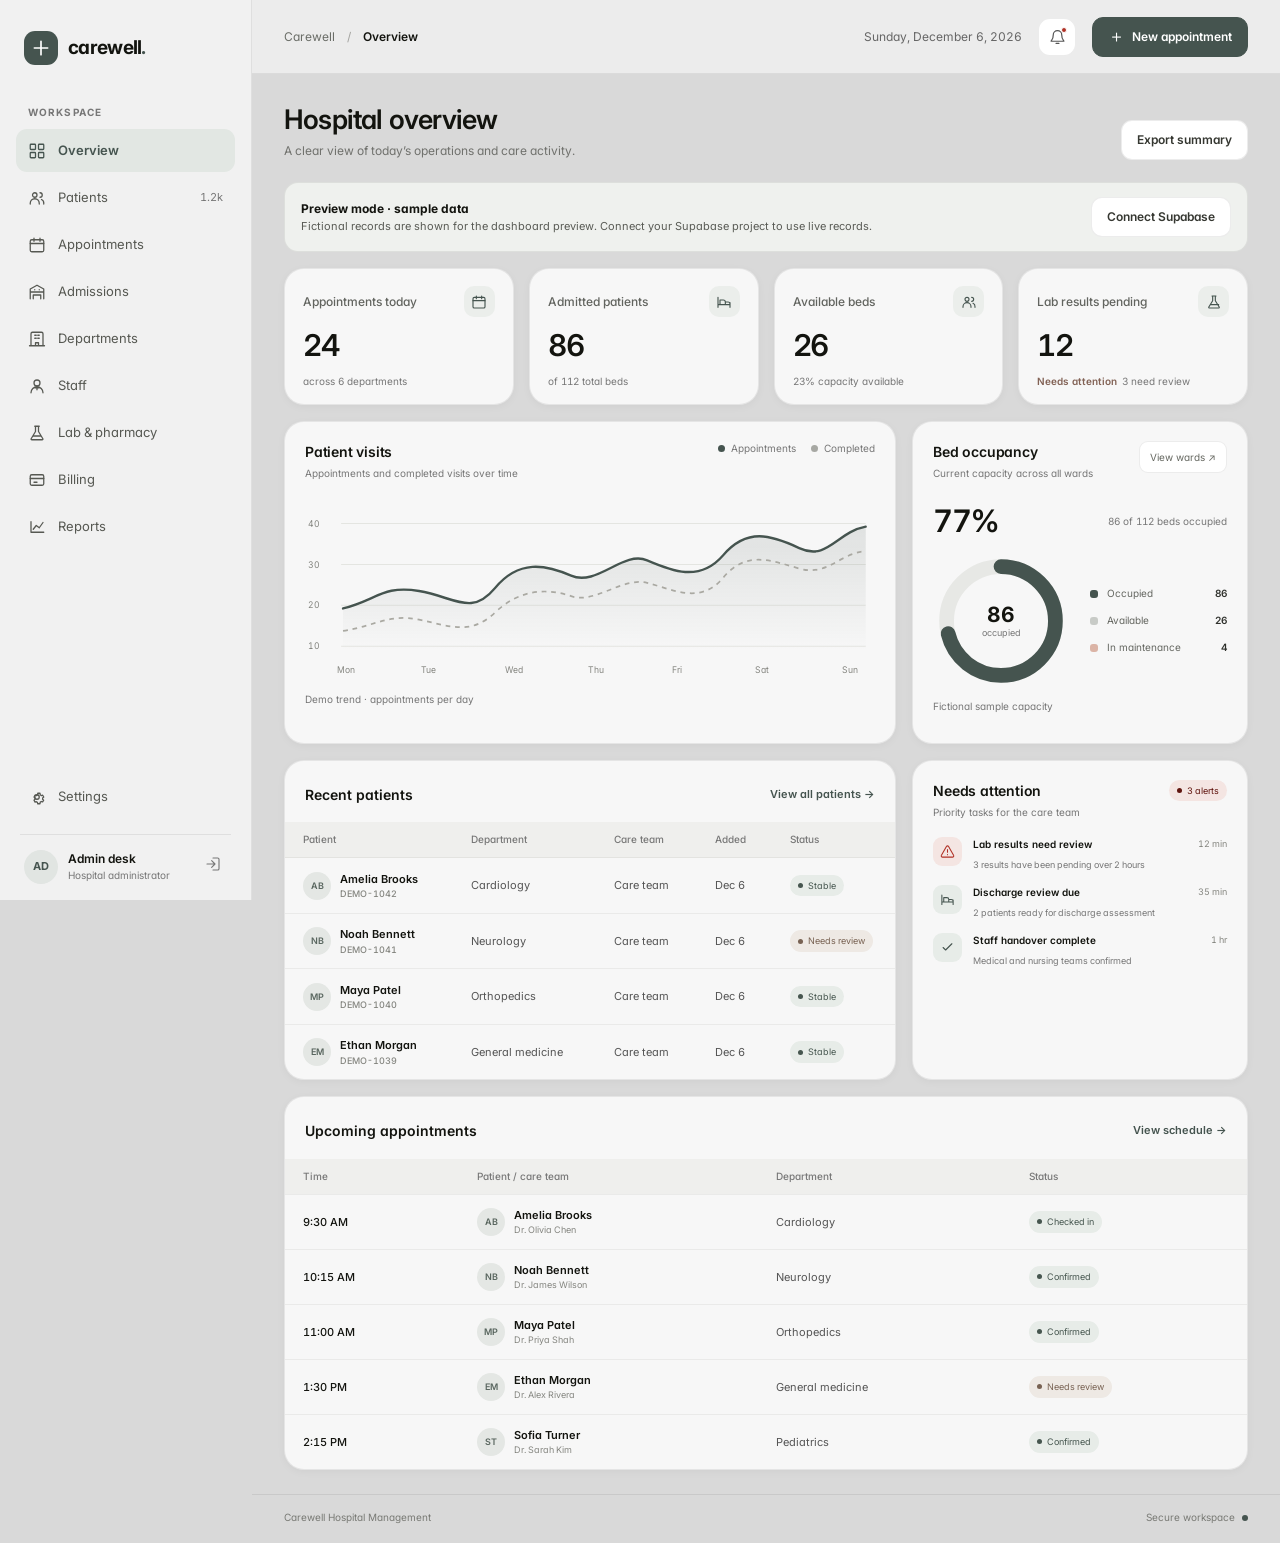
==== index.html @ 928abfac "Build Carewell hospital management dashboard" ====
<!doctype html>
<html lang="en">
<head>
  <meta charset="utf-8">
  <meta name="viewport" content="width=device-width, initial-scale=1">
  <meta name="theme-color" content="#d9d9d9">
  <title>Carewell · Hospital overview</title>
  <link rel="preconnect" href="https://fonts.googleapis.com">
  <link rel="preconnect" href="https://fonts.gstatic.com" crossorigin>
  <link href="https://fonts.googleapis.com/css2?family=Inter:wght@400;500;600;700&display=swap" rel="stylesheet">
  <link rel="stylesheet" href="styles.css">
</head>
<body>
  <div class="app-shell">
    <aside class="sidebar" id="sidebar">
      <a class="brand" href="#overview" aria-label="Carewell home"><span class="brand-mark"><svg viewBox="0 0 24 24"><path d="M12 4v16M4 12h16"/></svg></span><span>carewell<span class="brand-period">.</span></span></a>
      <div class="workspace-label">WORKSPACE</div>
      <nav class="nav-list" aria-label="Main navigation">
        <button class="nav-item active" data-page="overview"><svg viewBox="0 0 24 24"><rect x="3" y="3" width="7" height="7" rx="1"/><rect x="14" y="3" width="7" height="7" rx="1"/><rect x="14" y="14" width="7" height="7" rx="1"/><rect x="3" y="14" width="7" height="7" rx="1"/></svg>Overview</button>
        <button class="nav-item" data-page="patients"><svg viewBox="0 0 24 24"><circle cx="9" cy="8" r="3"/><path d="M3 20v-1a6 6 0 0 1 12 0v1M16 5a3 3 0 0 1 0 6m2 3a5 5 0 0 1 3 5v1"/></svg>Patients<span class="nav-count" id="patient-count">—</span></button>
        <button class="nav-item" data-page="appointments"><svg viewBox="0 0 24 24"><rect x="3" y="5" width="18" height="16" rx="2"/><path d="M16 3v4M8 3v4M3 10h18"/></svg>Appointments</button>
        <button class="nav-item" data-page="admissions"><svg viewBox="0 0 24 24"><path d="M3 21V8l9-5 9 5v13M3 12h18M7 21v-5h10v5M9 9h.01M15 9h.01"/></svg>Admissions</button>
        <button class="nav-item" data-page="departments"><svg viewBox="0 0 24 24"><path d="M4 21V5a2 2 0 0 1 2-2h12a2 2 0 0 1 2 2v16M2 21h20M9 7h2m2 0h2m-6 4h2m2 0h2m-5 10v-4h4v4"/></svg>Departments</button>
        <button class="nav-item" data-page="staff"><svg viewBox="0 0 24 24"><circle cx="12" cy="8" r="4"/><path d="M4 21a8 8 0 0 1 16 0M12 12v5m-2.5-2.5h5"/></svg>Staff</button>
        <button class="nav-item" data-page="lab"><svg viewBox="0 0 24 24"><path d="M9 3h6m-5 0v7L4 20a1 1 0 0 0 1 1h14a1 1 0 0 0 1-1l-6-10V3M7 16h10"/></svg>Lab &amp; pharmacy</button>
        <button class="nav-item" data-page="billing"><svg viewBox="0 0 24 24"><rect x="3" y="5" width="18" height="14" rx="2"/><path d="M3 10h18m-13 5h4"/></svg>Billing</button>
        <button class="nav-item" data-page="reports"><svg viewBox="0 0 24 24"><path d="M4 19V5m0 14h17M7 15l4-5 4 3 5-7"/></svg>Reports</button>
      </nav>
      <div class="sidebar-bottom"><button class="nav-item" data-page="settings"><svg viewBox="0 0 24 24"><circle cx="12" cy="12" r="3"/><path d="m19.4 15 .1.1 1.4 1.1-1.4 2.4-1.7-.6a8 8 0 0 1-1.5.9L16 21h-3l-.4-1.9a8 8 0 0 1-1.5-.9l-1.7.6L8 16.4l1.4-1.3a7 7 0 0 1 0-1.8L8 12l1.4-2.4 1.7.6a8 8 0 0 1 1.5-.9L13 7h3l.4 2.3a8 8 0 0 1 1.5.9l1.7-.6L21 12l-1.5 1.3a7 7 0 0 1-.1 1.7Z"/></svg>Settings</button><div class="profile"><div class="avatar">AD</div><div class="profile-copy"><strong id="profile-name">Admin desk</strong><span id="profile-role">Hospital administrator</span></div><button class="more-button" id="sign-out" aria-label="Sign out" title="Sign out"><svg viewBox="0 0 24 24"><path d="M10 17l5-5-5-5m5 5H3m9-9h7a2 2 0 0 1 2 2v14a2 2 0 0 1-2 2h-7"/></svg></button></div></div>
    </aside>
    <main class="main-area">
      <header class="topbar"><button class="mobile-menu" id="mobile-menu" aria-label="Open navigation"><svg viewBox="0 0 24 24"><path d="M4 6h16M4 12h16M4 18h16"/></svg></button><div class="breadcrumb">Carewell <span>/</span> <strong id="crumb">Overview</strong></div><div class="top-actions"><span class="today-label" id="today-label"></span><button class="icon-button" id="notifications" aria-label="Notifications"><svg viewBox="0 0 24 24"><path d="M18 9a6 6 0 0 0-12 0c0 7-3 7-3 9h18c0-2-3-2-3-9m-8 12h4"/></svg><i></i></button><button class="button primary top-add" id="add-appointment"><span>＋</span> New appointment</button></div></header>
      <section class="content" id="content"></section>
      <footer class="footer"><span>Carewell Hospital Management</span><span>Secure workspace <span class="secure-dot"></span></span></footer>
    </main>
  </div>
  <div class="toast" id="toast" role="status" aria-live="polite"></div>
  <dialog id="record-dialog" class="modal"><form method="dialog" id="record-form"><div class="modal-head"><div><span class="eyebrow" id="form-eyebrow">NEW RECORD</span><h2 id="form-title">Add patient</h2></div><button class="icon-button close-modal" value="cancel" aria-label="Close"><svg viewBox="0 0 24 24"><path d="m18 6-12 12M6 6l12 12"/></svg></button></div><div id="form-fields" class="form-fields"></div><div class="form-error" id="form-error" role="alert"></div><div class="modal-actions"><button class="button secondary" value="cancel">Cancel</button><button class="button primary" id="save-record" value="default">Save record</button></div></form></dialog>
  <dialog id="setup-dialog" class="modal setup-modal"><form method="dialog" id="setup-form"><div class="modal-head"><div><span class="eyebrow">CONNECT YOUR WORKSPACE</span><h2>Supabase setup</h2></div><button class="icon-button close-modal" value="cancel" aria-label="Close"><svg viewBox="0 0 24 24"><path d="m18 6-12 12M6 6l12 12"/></svg></button></div><p class="setup-copy">Add your Supabase project URL and publishable key to enable sign-in and live records. These values are safe for browser apps when Row Level Security is enabled.</p><label>Project URL<input name="url" type="url" placeholder="https://your-project.supabase.co" required></label><label>Publishable key<input name="key" type="password" placeholder="sb_publishable_… or anon key" required></label><p class="form-error" id="setup-error"></p><div class="modal-actions"><button class="button secondary" value="cancel">Cancel</button><button class="button primary" id="connect-supabase" value="default">Connect</button></div></form></dialog>
  <dialog id="auth-dialog" class="modal"><form method="dialog" id="auth-form"><div class="modal-head"><div><span class="eyebrow">SECURE SIGN IN</span><h2>Welcome back</h2></div><button class="icon-button close-modal" value="cancel" aria-label="Close"><svg viewBox="0 0 24 24"><path d="m18 6-12 12M6 6l12 12"/></svg></button></div><p class="setup-copy">Sign in with your hospital email. Supabase will send you a secure access link.</p><label>Email address<input name="email" type="email" placeholder="name@hospital.org" required></label><p class="form-error" id="auth-error"></p><div class="modal-actions"><button class="button secondary" value="cancel">Cancel</button><button class="button primary" id="send-link" value="default">Send sign-in link</button></div></form></dialog>
  <script type="module" src="app.js"></script>
</body>
</html>
---- styles.css ----
:root{--color-canvas:#d9d9d9;--color-surface:#f7f7f7;--color-surface-muted:#eee;--color-neutral-300:#c5c5c5;--color-neutral-400:#a6a6a6;--color-neutral-500:#706970;--color-ink:#13140f;--color-primary:#45544f;--color-primary-hover:#37443f;--color-danger:#b03126;--color-danger-deep:#60150f;--color-warm-neutral:#dbb4a6;--color-white:#fff;--radius-card:20px;--radius-control:12px;--radius-pill:999px;--space-1:4px;--space-2:8px;--space-3:12px;--space-4:16px;--space-5:20px;--space-6:24px;--space-8:32px;--border-subtle:1px solid rgba(19,20,15,.08);--shadow-card:0 2px 8px rgba(19,20,15,.04);font-family:Inter,ui-sans-serif,system-ui,-apple-system,BlinkMacSystemFont,"Segoe UI",sans-serif;color:var(--color-ink);font-synthesis:none;text-rendering:optimizeLegibility;font-feature-settings:"tnum" 1,"cv11" 1}*{box-sizing:border-box}body{margin:0;background:var(--color-canvas);font-size:14px;line-height:1.5}button,input,select{font:inherit}button{cursor:pointer}.app-shell{min-height:100vh;display:grid;grid-template-columns:252px minmax(0,1fr);max-width:1800px;margin:auto;background:var(--color-canvas)}.sidebar{height:100vh;position:sticky;top:0;padding:26px 16px 16px;background:#f1f1f1;border-right:var(--border-subtle);display:flex;flex-direction:column}.brand{height:44px;display:flex;align-items:center;gap:10px;margin:0 8px 36px;color:var(--color-ink);text-decoration:none;font-size:19px;font-weight:700;letter-spacing:-.7px}.brand-period{color:var(--color-primary)}.brand-mark{width:34px;height:34px;border-radius:11px;background:var(--color-primary);display:grid;place-items:center}.brand-mark svg{width:20px;stroke:white;stroke-width:2;fill:none;stroke-linecap:round}.workspace-label,.eyebrow{font-size:10px;font-weight:700;letter-spacing:1.1px;color:#777;line-height:1.3}.workspace-label{padding:0 12px 10px}.nav-list{display:grid;gap:4px}.nav-item{border:0;background:transparent;color:#565852;width:100%;min-height:43px;display:flex;align-items:center;gap:12px;padding:0 12px;border-radius:11px;text-align:left;font-size:13px;transition:background .16s,color .16s}.nav-item:hover{background:#e8e9e7;color:var(--color-ink)}.nav-item:focus-visible,.button:focus-visible,.icon-button:focus-visible,.more-button:focus-visible{outline:3px solid rgba(69,84,79,.45);outline-offset:2px}.nav-item.active{background:#e2e7e3;color:var(--color-primary);font-weight:600}.nav-item svg,.icon-button svg,.more-button svg,.mobile-menu svg{width:18px;height:18px;stroke:currentColor;stroke-width:1.7;fill:none;stroke-linecap:round;stroke-linejoin:round;flex:none}.nav-count{margin-left:auto;color:#777;font-size:11px}.sidebar-bottom{margin-top:auto}.profile{margin:16px 4px 0;padding:14px 4px 0;border-top:var(--border-subtle);display:flex;align-items:center;gap:10px}.avatar{width:34px;height:34px;border-radius:50%;background:#e1e5e2;color:var(--color-primary);display:grid;place-items:center;font-size:11px;font-weight:700}.profile-copy{display:grid;min-width:0}.profile-copy strong{font-size:12px;font-weight:600}.profile-copy span{font-size:10px;color:#777}.more-button{margin-left:auto;border:0;background:transparent;color:#777;border-radius:8px;padding:6px}.more-button svg{width:16px}.main-area{min-width:0;display:flex;flex-direction:column;min-height:100vh}.topbar{height:74px;display:flex;align-items:center;justify-content:space-between;padding:0 32px;border-bottom:var(--border-subtle);background:rgba(247,247,247,.64)}.breadcrumb{font-size:12px;color:#6a6d67}.breadcrumb span{margin:0 9px;color:#a4a4a0}.breadcrumb strong{font-weight:600;color:var(--color-ink)}.top-actions{display:flex;align-items:center;gap:16px}.today-label{font-size:12px;color:#666}.icon-button{width:38px;height:38px;border:var(--border-subtle);border-radius:12px;background:#fff;color:#555;display:grid;place-items:center;position:relative;transition:background .15s}.icon-button:hover{background:#eee}.icon-button svg{width:17px}.icon-button i{position:absolute;width:6px;height:6px;border-radius:50%;background:var(--color-danger);right:8px;top:8px;border:1px solid white}.button{min-height:40px;padding:0 15px;border-radius:11px;border:var(--border-subtle);font-size:12px;font-weight:600;display:inline-flex;align-items:center;justify-content:center;gap:7px;transition:background .16s,color .16s,transform .16s}.button:active{transform:translateY(1px)}.button.primary{background:var(--color-primary);color:#fff;border-color:var(--color-primary)}.button.primary:hover{background:var(--color-primary-hover)}.button.secondary{background:#fff;color:#353731}.button.secondary:hover{background:#eee}.button:disabled{opacity:.55;cursor:not-allowed}.button.loading:after{content:"";width:13px;height:13px;border:2px solid #ffffff6e;border-top-color:white;border-radius:50%;animation:spin .7s linear infinite}@keyframes spin{to{transform:rotate(360deg)}}.top-add span{font-size:17px;font-weight:400}.content{padding:30px 32px 24px;max-width:1600px;width:100%;margin:0 auto;flex:1}.page-heading{display:flex;align-items:flex-end;justify-content:space-between;margin-bottom:22px;gap:20px}.page-heading h1{font-size:27px;letter-spacing:-.8px;line-height:1.2;margin:0 0 6px;font-weight:600}.page-heading p{margin:0;color:#70716d;font-size:12px}.heading-actions{display:flex;gap:9px}.kpi-grid{display:grid;grid-template-columns:repeat(4,minmax(0,1fr));gap:15px;margin-bottom:16px}.card{background:var(--color-surface);border:var(--border-subtle);border-radius:var(--radius-card);box-shadow:var(--shadow-card)}.kpi-card{padding:17px 18px 15px;min-height:137px;display:flex;flex-direction:column;justify-content:space-between}.kpi-top{display:flex;align-items:center;justify-content:space-between}.kpi-label{font-size:12px;color:#62645f;font-weight:500}.kpi-icon{width:31px;height:31px;border-radius:10px;background:#ebeeeb;display:grid;place-items:center;color:var(--color-primary)}.kpi-icon svg{width:16px;height:16px;stroke:currentColor;stroke-width:1.7;fill:none;stroke-linecap:round;stroke-linejoin:round}.kpi-number{font-size:30px;font-weight:600;letter-spacing:-1.1px;line-height:1.1;margin:6px 0}.kpi-foot{font-size:10px;color:#777;display:flex;align-items:center;gap:5px}.trend-up{color:var(--color-primary);font-weight:600}.trend-warn{color:#826255;font-weight:600}.dashboard-grid{display:grid;grid-template-columns:minmax(0,1.55fr) minmax(280px,.85fr);gap:16px;margin-bottom:16px}.panel{padding:19px 20px}.panel-header{display:flex;align-items:flex-start;justify-content:space-between;gap:12px;margin-bottom:17px}.panel-header h2{font-size:14px;margin:0;font-weight:600;letter-spacing:-.2px}.panel-header p{font-size:10px;color:#777;margin:4px 0 0}.select-small{border:var(--border-subtle);border-radius:9px;background:#fff;color:#676962;padding:7px 10px;font-size:10px;min-height:32px}.chart-legend{display:flex;gap:15px;align-items:center;font-size:10px;color:#777}.legend-item{display:flex;align-items:center;gap:6px}.legend-dot{width:7px;height:7px;background:var(--color-primary);border-radius:50%}.legend-dot.grey{background:#a7a8a3}.legend-dot.warm{background:var(--color-warm-neutral)}.chart-wrap{height:184px;position:relative}.chart-svg{width:100%;height:100%;overflow:visible}.grid-line{stroke:#e4e5e1;stroke-width:1}.chart-line{fill:none;stroke:var(--color-primary);stroke-width:2.4;stroke-linecap:round;stroke-linejoin:round}.chart-area{fill:url(#area-fill)}.chart-line-secondary{fill:none;stroke:#aaa9a2;stroke-width:1.7;stroke-dasharray:5 5}.axis-text{font-family:inherit;font-size:9px;fill:#858680}.occupancy-top{display:flex;align-items:center;justify-content:space-between;margin:10px 0 2px}.occupancy-number{font-size:31px;letter-spacing:-1px;font-weight:600}.occupancy-caption{font-size:10px;color:#777}.ring-area{display:grid;grid-template-columns:140px 1fr;align-items:center;gap:17px;margin-top:8px}.ring{width:136px;height:136px;position:relative;display:grid;place-items:center}.ring svg{width:136px;height:136px;transform:rotate(-90deg)}.ring circle{fill:none;stroke:#e7e8e5;stroke-width:13}.ring circle.progress{stroke:var(--color-primary);stroke-dasharray:301.6;stroke-dashoffset:87;stroke-linecap:round}.ring-center{position:absolute;text-align:center;display:grid}.ring-center strong{font-size:21px;line-height:1.1}.ring-center span{font-size:9px;color:#777}.ring-legend{display:grid;gap:12px}.ring-legend-row{display:grid;grid-template-columns:9px 1fr auto;align-items:center;gap:8px;font-size:10px;color:#656761}.ring-swatch{width:8px;height:8px;border-radius:3px;background:var(--color-primary)}.ring-swatch.available{background:#c8cbc7}.ring-swatch.maintenance{background:var(--color-warm-neutral)}.ring-legend-row strong{font-weight:600;color:#30322d}.table-card{padding:0;overflow:hidden}.table-title{padding:18px 20px 13px;margin:0;display:flex;align-items:center;justify-content:space-between}.table-title h2{font-size:14px;font-weight:600;margin:0}.text-button{background:none;border:0;color:var(--color-primary);font-size:11px;font-weight:600;padding:7px 0}.text-button:hover{text-decoration:underline}.table-scroll{overflow-x:auto}table{width:100%;border-collapse:collapse;min-width:690px}thead{background:#efefed}th{text-align:left;color:#777;font-size:10px;font-weight:500;padding:10px 18px}td{padding:12px 18px;border-top:1px solid rgba(19,20,15,.055);font-size:11px;color:#555}td:first-child{color:var(--color-ink);font-weight:500}.patient-cell{display:flex;align-items:center;gap:9px}.patient-avatar{width:28px;height:28px;border-radius:50%;background:#e4e7e4;color:#59665f;display:grid;place-items:center;font-size:9px;font-weight:600;flex:none}.patient-detail{display:grid}.patient-detail strong{font-size:11px;font-weight:600;color:var(--color-ink)}.patient-detail span{font-size:9px;color:#858680}.status{display:inline-flex;align-items:center;gap:5px;border-radius:var(--radius-pill);padding:4px 8px;background:#e7ece8;color:#46564f;font-size:9px;white-space:nowrap}.status:before{content:"";width:5px;height:5px;background:currentColor;border-radius:50%}.status.pending{background:#eee9e4;color:#786253}.status.critical{background:#f4e5e2;color:var(--color-danger-deep)}.status.neutral{background:#ececea;color:#62645f}.empty-state{padding:36px;text-align:center;color:#777;font-size:12px}.empty-state strong{display:block;color:#343631;font-size:13px;margin-bottom:5px}.alert-list{display:grid;gap:12px}.alert-item{display:grid;grid-template-columns:30px 1fr auto;gap:10px;align-items:start}.alert-icon{width:29px;height:29px;border-radius:9px;background:#f4e5e2;color:var(--color-danger);display:grid;place-items:center}.alert-icon svg{width:15px;height:15px;stroke:currentColor;stroke-width:1.7;fill:none;stroke-linecap:round;stroke-linejoin:round}.alert-icon.green{background:#e7ece8;color:var(--color-primary)}.alert-copy strong{font-size:10px;display:block;font-weight:600}.alert-copy span{font-size:9px;color:#777}.alert-time{font-size:9px;color:#868781;white-space:nowrap}.activity-list{display:grid}.activity-row{display:grid;grid-template-columns:24px 1fr auto;gap:10px;align-items:center;padding:11px 0;border-top:1px solid rgba(19,20,15,.06)}.activity-row:first-child{border-top:0}.activity-mark{width:22px;height:22px;border-radius:50%;background:#e8ebe8;display:grid;place-items:center;color:var(--color-primary);font-size:10px}.activity-copy{font-size:10px;color:#545650}.activity-copy strong{font-weight:600;color:#22231f}.activity-row time{font-size:9px;color:#868781}.footer{display:flex;justify-content:space-between;padding:15px 32px 18px;font-size:10px;color:#797a75;border-top:var(--border-subtle)}.secure-dot{display:inline-block;width:6px;height:6px;background:var(--color-primary);border-radius:50%;margin-left:4px}.toast{position:fixed;bottom:24px;left:50%;transform:translate(-50%,20px);opacity:0;pointer-events:none;background:var(--color-ink);color:white;padding:10px 15px;border-radius:11px;font-size:12px;z-index:20;transition:opacity .2s,transform .2s;box-shadow:0 8px 25px #13140f22}.toast.show{opacity:1;transform:translate(-50%,0)}.modal{width:min(480px,calc(100% - 32px));border:var(--border-subtle);border-radius:20px;padding:0;background:var(--color-surface);color:var(--color-ink);box-shadow:0 20px 80px #13140f40}.modal::backdrop{background:rgba(19,20,15,.32);backdrop-filter:blur(2px)}.modal form{padding:24px}.modal-head{display:flex;align-items:flex-start;justify-content:space-between;margin-bottom:18px}.modal-head h2{font-size:21px;letter-spacing:-.5px;margin:5px 0 0}.close-modal{width:32px;height:32px}.form-fields{display:grid;grid-template-columns:1fr 1fr;gap:13px}.form-fields label:first-child:nth-last-child(1),.form-fields label.wide{grid-column:1/-1}.modal label{display:grid;gap:6px;color:#4f514b;font-size:11px;font-weight:500}.modal input,.modal select{width:100%;height:42px;border:1px solid #d6d7d3;border-radius:10px;background:white;padding:0 11px;color:var(--color-ink);outline:none;font-size:12px}.modal input:focus,.modal select:focus{border-color:var(--color-primary);box-shadow:0 0 0 3px #45544f1c}.form-error{min-height:17px;color:var(--color-danger);font-size:11px;margin:8px 0 0}.modal-actions{display:flex;justify-content:flex-end;gap:8px;margin-top:12px}.setup-copy{color:#666861;font-size:12px;line-height:1.7;margin:-4px 0 18px}.setup-modal label{margin:12px 0}.setup-modal .modal-actions{margin-top:18px}.auth-banner{display:flex;justify-content:space-between;align-items:center;padding:14px 16px;border:var(--border-subtle);border-radius:14px;background:#eff1ee;margin-bottom:16px;gap:16px}.auth-banner-copy{font-size:11px;color:#595b55}.auth-banner-copy strong{display:block;color:var(--color-ink);font-size:12px}.page-panel{min-height:300px}.page-panel table{min-width:620px}.section-row{display:flex;align-items:center;justify-content:space-between}.mobile-menu{display:none;border:0;background:transparent;color:#555;padding:6px}.mobile-menu svg{width:21px}.report-grid{display:grid;grid-template-columns:repeat(3,1fr);gap:14px}.report-tile{padding:20px}.report-tile strong{font-size:25px;display:block;letter-spacing:-.5px}.report-tile span{color:#73756f;font-size:11px}.chart-bars{height:180px;display:flex;align-items:end;gap:12px;padding:10px 8px 22px;border-bottom:1px solid #ddd}.chart-bar{flex:1;position:relative;background:#aeb7b1;border-radius:6px 6px 2px 2px;min-height:16px}.chart-bar:nth-child(3n+1){background:var(--color-primary)}.chart-bar span{position:absolute;top:calc(100% + 7px);left:50%;transform:translateX(-50%);font-size:9px;color:#777}.settings-row{display:flex;align-items:center;justify-content:space-between;padding:15px 0;border-bottom:1px solid #e4e4e1;font-size:12px}.settings-row span{color:#777;font-size:11px}.connection-badge{display:inline-flex;align-items:center;gap:6px;padding:5px 9px;border-radius:999px;background:#eee;color:#60615b;font-size:10px}.connection-badge.connected{background:#e7ece8;color:var(--color-primary)}.connection-badge:before{content:"";width:6px;height:6px;border-radius:50%;background:#8a8c85}.connection-badge.connected:before{background:var(--color-primary)}.spinner{width:18px;height:18px;border:2px solid #c8cbc7;border-top-color:var(--color-primary);border-radius:50%;animation:spin .7s linear infinite}.loading-row{display:flex;justify-content:center;padding:30px}.error-box{padding:12px 14px;background:#f4e5e2;border:1px solid #ead0ca;color:var(--color-danger-deep);border-radius:11px;font-size:11px;margin:0 0 15px}.toast.error{background:var(--color-danger-deep)}@media(max-width:1150px){.sidebar{width:220px}.app-shell{grid-template-columns:220px minmax(0,1fr)}.content{padding:26px 22px}.topbar{padding:0 22px}.kpi-grid{grid-template-columns:repeat(2,minmax(0,1fr))}.dashboard-grid{grid-template-columns:1.2fr .8fr}.ring-area{grid-template-columns:110px 1fr;gap:8px}.ring,.ring svg{width:110px;height:110px}.ring circle.progress{stroke-dasharray:301.6;stroke-dashoffset:87}}@media(max-width:820px){.app-shell{grid-template-columns:1fr}.sidebar{position:fixed;left:0;top:0;width:252px;z-index:10;transform:translateX(-105%);transition:transform .2s;box-shadow:12px 0 30px #13140f1a}.sidebar.open{transform:translateX(0)}.mobile-menu{display:grid;place-items:center}.topbar{height:64px;padding:0 18px}.breadcrumb{margin-right:auto;margin-left:8px}.top-actions{gap:9px}.today-label{display:none}.content{padding:24px 18px}.dashboard-grid{grid-template-columns:1fr}.footer{padding:14px 18px}.profile{margin-top:auto}.sidebar-bottom{margin-top:auto}}@media(max-width:560px){.topbar{padding:0 12px}.top-add{width:39px;padding:0;font-size:0}.top-add span{font-size:20px}.top-actions{gap:7px}.content{padding:20px 13px}.page-heading{align-items:flex-start;flex-direction:column;margin-bottom:17px}.page-heading h1{font-size:24px}.heading-actions{width:100%}.kpi-grid{gap:9px}.kpi-card{min-height:125px;padding:14px}.kpi-number{font-size:27px}.kpi-label{font-size:10px}.kpi-foot{font-size:9px}.kpi-icon{width:27px;height:27px}.panel{padding:16px}.ring-area{grid-template-columns:110px 1fr}.panel-header{margin-bottom:14px}.table-title{padding:16px}.chart-legend{gap:8px;font-size:9px}.footer{font-size:9px}.report-grid{grid-template-columns:1fr}.form-fields{grid-template-columns:1fr}.form-fields label{grid-column:1/-1}.modal form{padding:20px}.auth-banner{align-items:flex-start;flex-direction:column}.auth-banner .button{width:100%}}@media(prefers-reduced-motion:reduce){*,*::before,*::after{animation-duration:.01ms!important;animation-iteration-count:1!important;scroll-behavior:auto!important;transition-duration:.01ms!important}}
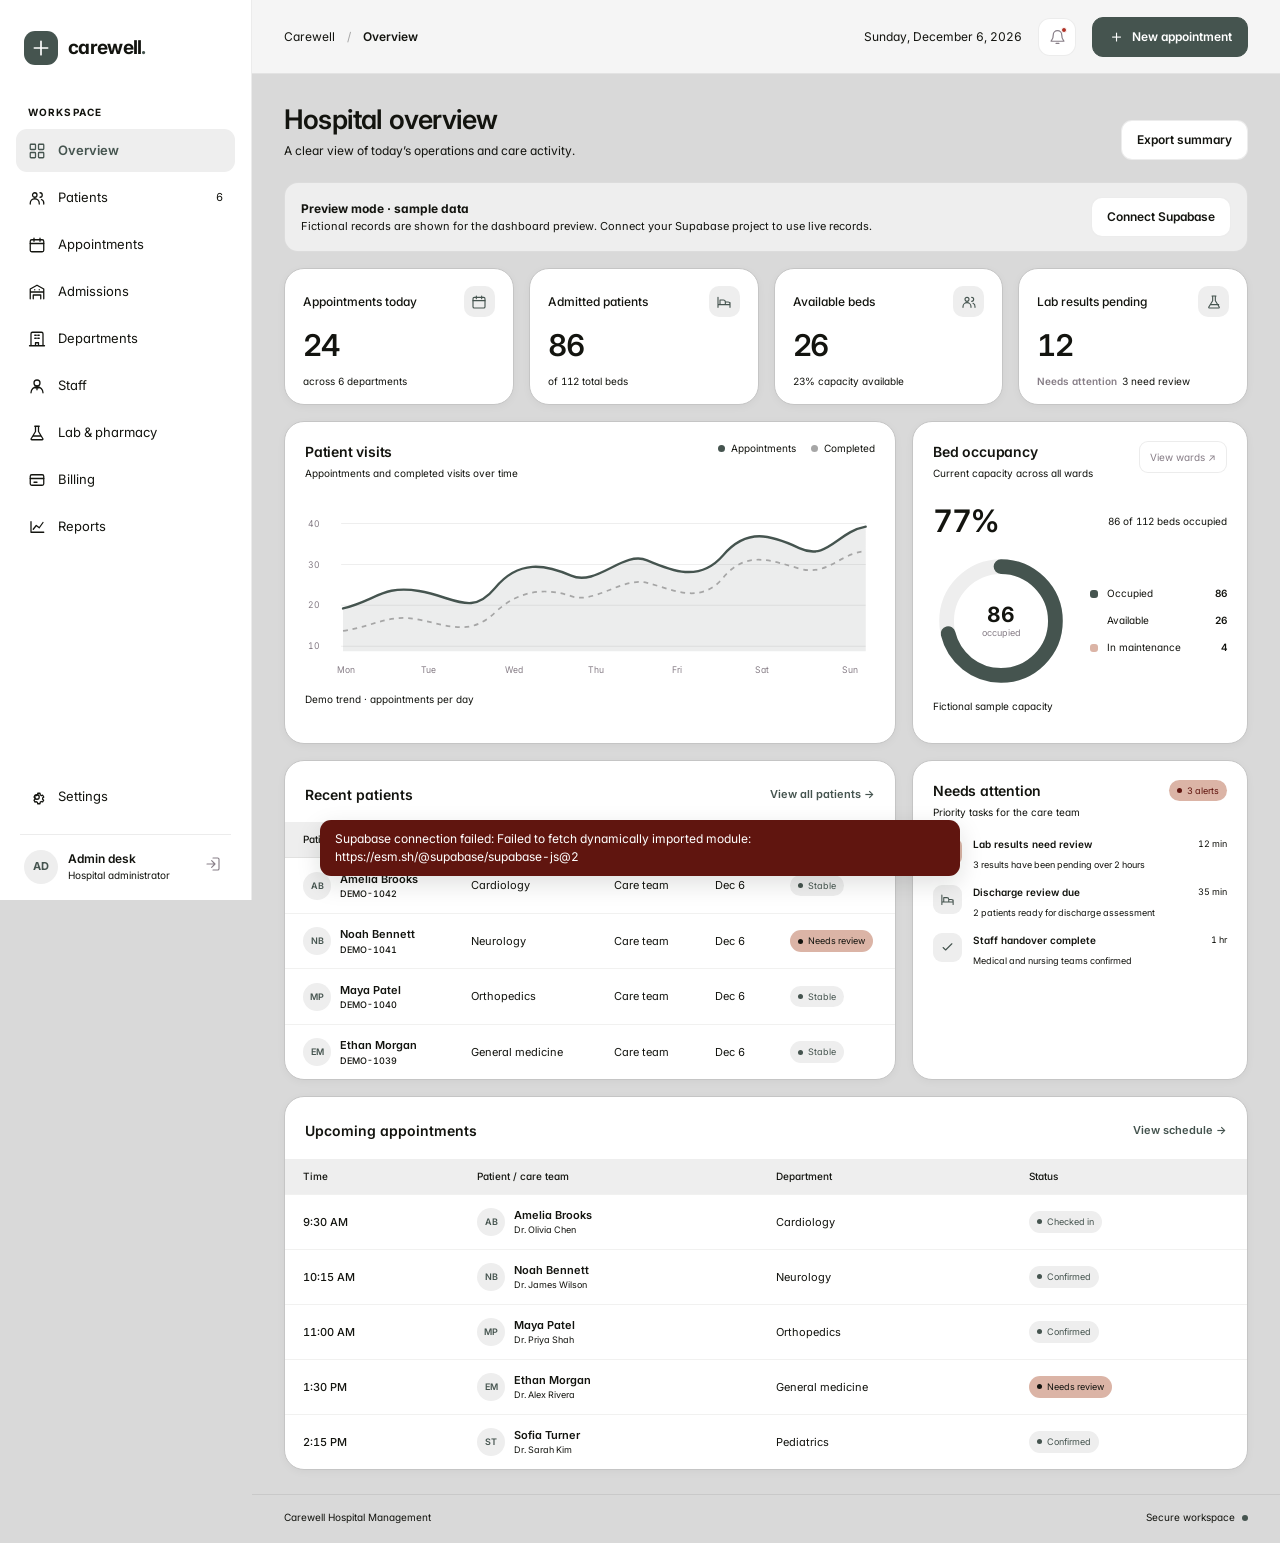
==== commit fa5c6441: "Add secure realtime doctor availability admin" ====
--- a/index.html
+++ b/index.html
@@ -38,6 +38,7 @@
   <dialog id="record-dialog" class="modal"><form method="dialog" id="record-form"><div class="modal-head"><div><span class="eyebrow" id="form-eyebrow">NEW RECORD</span><h2 id="form-title">Add patient</h2></div><button class="icon-button close-modal" value="cancel" aria-label="Close"><svg viewBox="0 0 24 24"><path d="m18 6-12 12M6 6l12 12"/></svg></button></div><div id="form-fields" class="form-fields"></div><div class="form-error" id="form-error" role="alert"></div><div class="modal-actions"><button class="button secondary" value="cancel">Cancel</button><button class="button primary" id="save-record" value="default">Save record</button></div></form></dialog>
   <dialog id="setup-dialog" class="modal setup-modal"><form method="dialog" id="setup-form"><div class="modal-head"><div><span class="eyebrow">CONNECT YOUR WORKSPACE</span><h2>Supabase setup</h2></div><button class="icon-button close-modal" value="cancel" aria-label="Close"><svg viewBox="0 0 24 24"><path d="m18 6-12 12M6 6l12 12"/></svg></button></div><p class="setup-copy">Add your Supabase project URL and publishable key to enable sign-in and live records. These values are safe for browser apps when Row Level Security is enabled.</p><label>Project URL<input name="url" type="url" placeholder="https://your-project.supabase.co" required></label><label>Publishable key<input name="key" type="password" placeholder="sb_publishable_… or anon key" required></label><p class="form-error" id="setup-error"></p><div class="modal-actions"><button class="button secondary" value="cancel">Cancel</button><button class="button primary" id="connect-supabase" value="default">Connect</button></div></form></dialog>
   <dialog id="auth-dialog" class="modal"><form method="dialog" id="auth-form"><div class="modal-head"><div><span class="eyebrow">SECURE SIGN IN</span><h2>Welcome back</h2></div><button class="icon-button close-modal" value="cancel" aria-label="Close"><svg viewBox="0 0 24 24"><path d="m18 6-12 12M6 6l12 12"/></svg></button></div><p class="setup-copy">Sign in with your hospital email. Supabase will send you a secure access link.</p><label>Email address<input name="email" type="email" placeholder="name@hospital.org" required></label><p class="form-error" id="auth-error"></p><div class="modal-actions"><button class="button secondary" value="cancel">Cancel</button><button class="button primary" id="send-link" value="default">Send sign-in link</button></div></form></dialog>
+  <dialog id="reset-password-dialog" class="modal"><form method="dialog" id="reset-password-form"><div class="modal-head"><div><span class="eyebrow">ACCOUNT SECURITY</span><h2>Set a new password</h2></div></div><p class="setup-copy">Choose a password for your hospital account.</p><label>New password<input name="password" type="password" autocomplete="new-password" minlength="10" required></label><p class="form-error" id="reset-password-error" role="alert"></p><div class="modal-actions"><button class="button primary" id="update-password" value="default">Update password</button></div></form></dialog>
   <script type="module" src="app.js"></script>
 </body>
 </html>
--- a/styles.css
+++ b/styles.css
@@ -1 +1,12 @@
-:root{--color-canvas:#d9d9d9;--color-surface:#f7f7f7;--color-surface-muted:#eee;--color-neutral-300:#c5c5c5;--color-neutral-400:#a6a6a6;--color-neutral-500:#706970;--color-ink:#13140f;--color-primary:#45544f;--color-primary-hover:#37443f;--color-danger:#b03126;--color-danger-deep:#60150f;--color-warm-neutral:#dbb4a6;--color-white:#fff;--radius-card:20px;--radius-control:12px;--radius-pill:999px;--space-1:4px;--space-2:8px;--space-3:12px;--space-4:16px;--space-5:20px;--space-6:24px;--space-8:32px;--border-subtle:1px solid rgba(19,20,15,.08);--shadow-card:0 2px 8px rgba(19,20,15,.04);font-family:Inter,ui-sans-serif,system-ui,-apple-system,BlinkMacSystemFont,"Segoe UI",sans-serif;color:var(--color-ink);font-synthesis:none;text-rendering:optimizeLegibility;font-feature-settings:"tnum" 1,"cv11" 1}*{box-sizing:border-box}body{margin:0;background:var(--color-canvas);font-size:14px;line-height:1.5}button,input,select{font:inherit}button{cursor:pointer}.app-shell{min-height:100vh;display:grid;grid-template-columns:252px minmax(0,1fr);max-width:1800px;margin:auto;background:var(--color-canvas)}.sidebar{height:100vh;position:sticky;top:0;padding:26px 16px 16px;background:#f1f1f1;border-right:var(--border-subtle);display:flex;flex-direction:column}.brand{height:44px;display:flex;align-items:center;gap:10px;margin:0 8px 36px;color:var(--color-ink);text-decoration:none;font-size:19px;font-weight:700;letter-spacing:-.7px}.brand-period{color:var(--color-primary)}.brand-mark{width:34px;height:34px;border-radius:11px;background:var(--color-primary);display:grid;place-items:center}.brand-mark svg{width:20px;stroke:white;stroke-width:2;fill:none;stroke-linecap:round}.workspace-label,.eyebrow{font-size:10px;font-weight:700;letter-spacing:1.1px;color:#777;line-height:1.3}.workspace-label{padding:0 12px 10px}.nav-list{display:grid;gap:4px}.nav-item{border:0;background:transparent;color:#565852;width:100%;min-height:43px;display:flex;align-items:center;gap:12px;padding:0 12px;border-radius:11px;text-align:left;font-size:13px;transition:background .16s,color .16s}.nav-item:hover{background:#e8e9e7;color:var(--color-ink)}.nav-item:focus-visible,.button:focus-visible,.icon-button:focus-visible,.more-button:focus-visible{outline:3px solid rgba(69,84,79,.45);outline-offset:2px}.nav-item.active{background:#e2e7e3;color:var(--color-primary);font-weight:600}.nav-item svg,.icon-button svg,.more-button svg,.mobile-menu svg{width:18px;height:18px;stroke:currentColor;stroke-width:1.7;fill:none;stroke-linecap:round;stroke-linejoin:round;flex:none}.nav-count{margin-left:auto;color:#777;font-size:11px}.sidebar-bottom{margin-top:auto}.profile{margin:16px 4px 0;padding:14px 4px 0;border-top:var(--border-subtle);display:flex;align-items:center;gap:10px}.avatar{width:34px;height:34px;border-radius:50%;background:#e1e5e2;color:var(--color-primary);display:grid;place-items:center;font-size:11px;font-weight:700}.profile-copy{display:grid;min-width:0}.profile-copy strong{font-size:12px;font-weight:600}.profile-copy span{font-size:10px;color:#777}.more-button{margin-left:auto;border:0;background:transparent;color:#777;border-radius:8px;padding:6px}.more-button svg{width:16px}.main-area{min-width:0;display:flex;flex-direction:column;min-height:100vh}.topbar{height:74px;display:flex;align-items:center;justify-content:space-between;padding:0 32px;border-bottom:var(--border-subtle);background:rgba(247,247,247,.64)}.breadcrumb{font-size:12px;color:#6a6d67}.breadcrumb span{margin:0 9px;color:#a4a4a0}.breadcrumb strong{font-weight:600;color:var(--color-ink)}.top-actions{display:flex;align-items:center;gap:16px}.today-label{font-size:12px;color:#666}.icon-button{width:38px;height:38px;border:var(--border-subtle);border-radius:12px;background:#fff;color:#555;display:grid;place-items:center;position:relative;transition:background .15s}.icon-button:hover{background:#eee}.icon-button svg{width:17px}.icon-button i{position:absolute;width:6px;height:6px;border-radius:50%;background:var(--color-danger);right:8px;top:8px;border:1px solid white}.button{min-height:40px;padding:0 15px;border-radius:11px;border:var(--border-subtle);font-size:12px;font-weight:600;display:inline-flex;align-items:center;justify-content:center;gap:7px;transition:background .16s,color .16s,transform .16s}.button:active{transform:translateY(1px)}.button.primary{background:var(--color-primary);color:#fff;border-color:var(--color-primary)}.button.primary:hover{background:var(--color-primary-hover)}.button.secondary{background:#fff;color:#353731}.button.secondary:hover{background:#eee}.button:disabled{opacity:.55;cursor:not-allowed}.button.loading:after{content:"";width:13px;height:13px;border:2px solid #ffffff6e;border-top-color:white;border-radius:50%;animation:spin .7s linear infinite}@keyframes spin{to{transform:rotate(360deg)}}.top-add span{font-size:17px;font-weight:400}.content{padding:30px 32px 24px;max-width:1600px;width:100%;margin:0 auto;flex:1}.page-heading{display:flex;align-items:flex-end;justify-content:space-between;margin-bottom:22px;gap:20px}.page-heading h1{font-size:27px;letter-spacing:-.8px;line-height:1.2;margin:0 0 6px;font-weight:600}.page-heading p{margin:0;color:#70716d;font-size:12px}.heading-actions{display:flex;gap:9px}.kpi-grid{display:grid;grid-template-columns:repeat(4,minmax(0,1fr));gap:15px;margin-bottom:16px}.card{background:var(--color-surface);border:var(--border-subtle);border-radius:var(--radius-card);box-shadow:var(--shadow-card)}.kpi-card{padding:17px 18px 15px;min-height:137px;display:flex;flex-direction:column;justify-content:space-between}.kpi-top{display:flex;align-items:center;justify-content:space-between}.kpi-label{font-size:12px;color:#62645f;font-weight:500}.kpi-icon{width:31px;height:31px;border-radius:10px;background:#ebeeeb;display:grid;place-items:center;color:var(--color-primary)}.kpi-icon svg{width:16px;height:16px;stroke:currentColor;stroke-width:1.7;fill:none;stroke-linecap:round;stroke-linejoin:round}.kpi-number{font-size:30px;font-weight:600;letter-spacing:-1.1px;line-height:1.1;margin:6px 0}.kpi-foot{font-size:10px;color:#777;display:flex;align-items:center;gap:5px}.trend-up{color:var(--color-primary);font-weight:600}.trend-warn{color:#826255;font-weight:600}.dashboard-grid{display:grid;grid-template-columns:minmax(0,1.55fr) minmax(280px,.85fr);gap:16px;margin-bottom:16px}.panel{padding:19px 20px}.panel-header{display:flex;align-items:flex-start;justify-content:space-between;gap:12px;margin-bottom:17px}.panel-header h2{font-size:14px;margin:0;font-weight:600;letter-spacing:-.2px}.panel-header p{font-size:10px;color:#777;margin:4px 0 0}.select-small{border:var(--border-subtle);border-radius:9px;background:#fff;color:#676962;padding:7px 10px;font-size:10px;min-height:32px}.chart-legend{display:flex;gap:15px;align-items:center;font-size:10px;color:#777}.legend-item{display:flex;align-items:center;gap:6px}.legend-dot{width:7px;height:7px;background:var(--color-primary);border-radius:50%}.legend-dot.grey{background:#a7a8a3}.legend-dot.warm{background:var(--color-warm-neutral)}.chart-wrap{height:184px;position:relative}.chart-svg{width:100%;height:100%;overflow:visible}.grid-line{stroke:#e4e5e1;stroke-width:1}.chart-line{fill:none;stroke:var(--color-primary);stroke-width:2.4;stroke-linecap:round;stroke-linejoin:round}.chart-area{fill:url(#area-fill)}.chart-line-secondary{fill:none;stroke:#aaa9a2;stroke-width:1.7;stroke-dasharray:5 5}.axis-text{font-family:inherit;font-size:9px;fill:#858680}.occupancy-top{display:flex;align-items:center;justify-content:space-between;margin:10px 0 2px}.occupancy-number{font-size:31px;letter-spacing:-1px;font-weight:600}.occupancy-caption{font-size:10px;color:#777}.ring-area{display:grid;grid-template-columns:140px 1fr;align-items:center;gap:17px;margin-top:8px}.ring{width:136px;height:136px;position:relative;display:grid;place-items:center}.ring svg{width:136px;height:136px;transform:rotate(-90deg)}.ring circle{fill:none;stroke:#e7e8e5;stroke-width:13}.ring circle.progress{stroke:var(--color-primary);stroke-dasharray:301.6;stroke-dashoffset:87;stroke-linecap:round}.ring-center{position:absolute;text-align:center;display:grid}.ring-center strong{font-size:21px;line-height:1.1}.ring-center span{font-size:9px;color:#777}.ring-legend{display:grid;gap:12px}.ring-legend-row{display:grid;grid-template-columns:9px 1fr auto;align-items:center;gap:8px;font-size:10px;color:#656761}.ring-swatch{width:8px;height:8px;border-radius:3px;background:var(--color-primary)}.ring-swatch.available{background:#c8cbc7}.ring-swatch.maintenance{background:var(--color-warm-neutral)}.ring-legend-row strong{font-weight:600;color:#30322d}.table-card{padding:0;overflow:hidden}.table-title{padding:18px 20px 13px;margin:0;display:flex;align-items:center;justify-content:space-between}.table-title h2{font-size:14px;font-weight:600;margin:0}.text-button{background:none;border:0;color:var(--color-primary);font-size:11px;font-weight:600;padding:7px 0}.text-button:hover{text-decoration:underline}.table-scroll{overflow-x:auto}table{width:100%;border-collapse:collapse;min-width:690px}thead{background:#efefed}th{text-align:left;color:#777;font-size:10px;font-weight:500;padding:10px 18px}td{padding:12px 18px;border-top:1px solid rgba(19,20,15,.055);font-size:11px;color:#555}td:first-child{color:var(--color-ink);font-weight:500}.patient-cell{display:flex;align-items:center;gap:9px}.patient-avatar{width:28px;height:28px;border-radius:50%;background:#e4e7e4;color:#59665f;display:grid;place-items:center;font-size:9px;font-weight:600;flex:none}.patient-detail{display:grid}.patient-detail strong{font-size:11px;font-weight:600;color:var(--color-ink)}.patient-detail span{font-size:9px;color:#858680}.status{display:inline-flex;align-items:center;gap:5px;border-radius:var(--radius-pill);padding:4px 8px;background:#e7ece8;color:#46564f;font-size:9px;white-space:nowrap}.status:before{content:"";width:5px;height:5px;background:currentColor;border-radius:50%}.status.pending{background:#eee9e4;color:#786253}.status.critical{background:#f4e5e2;color:var(--color-danger-deep)}.status.neutral{background:#ececea;color:#62645f}.empty-state{padding:36px;text-align:center;color:#777;font-size:12px}.empty-state strong{display:block;color:#343631;font-size:13px;margin-bottom:5px}.alert-list{display:grid;gap:12px}.alert-item{display:grid;grid-template-columns:30px 1fr auto;gap:10px;align-items:start}.alert-icon{width:29px;height:29px;border-radius:9px;background:#f4e5e2;color:var(--color-danger);display:grid;place-items:center}.alert-icon svg{width:15px;height:15px;stroke:currentColor;stroke-width:1.7;fill:none;stroke-linecap:round;stroke-linejoin:round}.alert-icon.green{background:#e7ece8;color:var(--color-primary)}.alert-copy strong{font-size:10px;display:block;font-weight:600}.alert-copy span{font-size:9px;color:#777}.alert-time{font-size:9px;color:#868781;white-space:nowrap}.activity-list{display:grid}.activity-row{display:grid;grid-template-columns:24px 1fr auto;gap:10px;align-items:center;padding:11px 0;border-top:1px solid rgba(19,20,15,.06)}.activity-row:first-child{border-top:0}.activity-mark{width:22px;height:22px;border-radius:50%;background:#e8ebe8;display:grid;place-items:center;color:var(--color-primary);font-size:10px}.activity-copy{font-size:10px;color:#545650}.activity-copy strong{font-weight:600;color:#22231f}.activity-row time{font-size:9px;color:#868781}.footer{display:flex;justify-content:space-between;padding:15px 32px 18px;font-size:10px;color:#797a75;border-top:var(--border-subtle)}.secure-dot{display:inline-block;width:6px;height:6px;background:var(--color-primary);border-radius:50%;margin-left:4px}.toast{position:fixed;bottom:24px;left:50%;transform:translate(-50%,20px);opacity:0;pointer-events:none;background:var(--color-ink);color:white;padding:10px 15px;border-radius:11px;font-size:12px;z-index:20;transition:opacity .2s,transform .2s;box-shadow:0 8px 25px #13140f22}.toast.show{opacity:1;transform:translate(-50%,0)}.modal{width:min(480px,calc(100% - 32px));border:var(--border-subtle);border-radius:20px;padding:0;background:var(--color-surface);color:var(--color-ink);box-shadow:0 20px 80px #13140f40}.modal::backdrop{background:rgba(19,20,15,.32);backdrop-filter:blur(2px)}.modal form{padding:24px}.modal-head{display:flex;align-items:flex-start;justify-content:space-between;margin-bottom:18px}.modal-head h2{font-size:21px;letter-spacing:-.5px;margin:5px 0 0}.close-modal{width:32px;height:32px}.form-fields{display:grid;grid-template-columns:1fr 1fr;gap:13px}.form-fields label:first-child:nth-last-child(1),.form-fields label.wide{grid-column:1/-1}.modal label{display:grid;gap:6px;color:#4f514b;font-size:11px;font-weight:500}.modal input,.modal select{width:100%;height:42px;border:1px solid #d6d7d3;border-radius:10px;background:white;padding:0 11px;color:var(--color-ink);outline:none;font-size:12px}.modal input:focus,.modal select:focus{border-color:var(--color-primary);box-shadow:0 0 0 3px #45544f1c}.form-error{min-height:17px;color:var(--color-danger);font-size:11px;margin:8px 0 0}.modal-actions{display:flex;justify-content:flex-end;gap:8px;margin-top:12px}.setup-copy{color:#666861;font-size:12px;line-height:1.7;margin:-4px 0 18px}.setup-modal label{margin:12px 0}.setup-modal .modal-actions{margin-top:18px}.auth-banner{display:flex;justify-content:space-between;align-items:center;padding:14px 16px;border:var(--border-subtle);border-radius:14px;background:#eff1ee;margin-bottom:16px;gap:16px}.auth-banner-copy{font-size:11px;color:#595b55}.auth-banner-copy strong{display:block;color:var(--color-ink);font-size:12px}.page-panel{min-height:300px}.page-panel table{min-width:620px}.section-row{display:flex;align-items:center;justify-content:space-between}.mobile-menu{display:none;border:0;background:transparent;color:#555;padding:6px}.mobile-menu svg{width:21px}.report-grid{display:grid;grid-template-columns:repeat(3,1fr);gap:14px}.report-tile{padding:20px}.report-tile strong{font-size:25px;display:block;letter-spacing:-.5px}.report-tile span{color:#73756f;font-size:11px}.chart-bars{height:180px;display:flex;align-items:end;gap:12px;padding:10px 8px 22px;border-bottom:1px solid #ddd}.chart-bar{flex:1;position:relative;background:#aeb7b1;border-radius:6px 6px 2px 2px;min-height:16px}.chart-bar:nth-child(3n+1){background:var(--color-primary)}.chart-bar span{position:absolute;top:calc(100% + 7px);left:50%;transform:translateX(-50%);font-size:9px;color:#777}.settings-row{display:flex;align-items:center;justify-content:space-between;padding:15px 0;border-bottom:1px solid #e4e4e1;font-size:12px}.settings-row span{color:#777;font-size:11px}.connection-badge{display:inline-flex;align-items:center;gap:6px;padding:5px 9px;border-radius:999px;background:#eee;color:#60615b;font-size:10px}.connection-badge.connected{background:#e7ece8;color:var(--color-primary)}.connection-badge:before{content:"";width:6px;height:6px;border-radius:50%;background:#8a8c85}.connection-badge.connected:before{background:var(--color-primary)}.spinner{width:18px;height:18px;border:2px solid #c8cbc7;border-top-color:var(--color-primary);border-radius:50%;animation:spin .7s linear infinite}.loading-row{display:flex;justify-content:center;padding:30px}.error-box{padding:12px 14px;background:#f4e5e2;border:1px solid #ead0ca;color:var(--color-danger-deep);border-radius:11px;font-size:11px;margin:0 0 15px}.toast.error{background:var(--color-danger-deep)}@media(max-width:1150px){.sidebar{width:220px}.app-shell{grid-template-columns:220px minmax(0,1fr)}.content{padding:26px 22px}.topbar{padding:0 22px}.kpi-grid{grid-template-columns:repeat(2,minmax(0,1fr))}.dashboard-grid{grid-template-columns:1.2fr .8fr}.ring-area{grid-template-columns:110px 1fr;gap:8px}.ring,.ring svg{width:110px;height:110px}.ring circle.progress{stroke-dasharray:301.6;stroke-dashoffset:87}}@media(max-width:820px){.app-shell{grid-template-columns:1fr}.sidebar{position:fixed;left:0;top:0;width:252px;z-index:10;transform:translateX(-105%);transition:transform .2s;box-shadow:12px 0 30px #13140f1a}.sidebar.open{transform:translateX(0)}.mobile-menu{display:grid;place-items:center}.topbar{height:64px;padding:0 18px}.breadcrumb{margin-right:auto;margin-left:8px}.top-actions{gap:9px}.today-label{display:none}.content{padding:24px 18px}.dashboard-grid{grid-template-columns:1fr}.footer{padding:14px 18px}.profile{margin-top:auto}.sidebar-bottom{margin-top:auto}}@media(max-width:560px){.topbar{padding:0 12px}.top-add{width:39px;padding:0;font-size:0}.top-add span{font-size:20px}.top-actions{gap:7px}.content{padding:20px 13px}.page-heading{align-items:flex-start;flex-direction:column;margin-bottom:17px}.page-heading h1{font-size:24px}.heading-actions{width:100%}.kpi-grid{gap:9px}.kpi-card{min-height:125px;padding:14px}.kpi-number{font-size:27px}.kpi-label{font-size:10px}.kpi-foot{font-size:9px}.kpi-icon{width:27px;height:27px}.panel{padding:16px}.ring-area{grid-template-columns:110px 1fr}.panel-header{margin-bottom:14px}.table-title{padding:16px}.chart-legend{gap:8px;font-size:9px}.footer{font-size:9px}.report-grid{grid-template-columns:1fr}.form-fields{grid-template-columns:1fr}.form-fields label{grid-column:1/-1}.modal form{padding:20px}.auth-banner{align-items:flex-start;flex-direction:column}.auth-banner .button{width:100%}}@media(prefers-reduced-motion:reduce){*,*::before,*::after{animation-duration:.01ms!important;animation-iteration-count:1!important;scroll-behavior:auto!important;transition-duration:.01ms!important}}
+:root{--color-canvas:var(--color-canvas);--color-surface:var(--color-white);--color-surface-muted:var(--color-surface-muted);--color-neutral-300:var(--color-border);--color-neutral-400:var(--color-medium-grey);--color-neutral-500:var(--color-mauve);--color-ink:var(--color-ink);--color-primary:var(--color-primary);--color-primary-hover:var(--color-primary);--color-danger:var(--color-danger);--color-danger-deep:var(--color-danger-deep);--color-warm-neutral:var(--color-warm-neutral);--color-white:var(--color-white);--radius-card:20px;--radius-control:12px;--radius-pill:999px;--space-1:4px;--space-2:8px;--space-3:12px;--space-4:16px;--space-5:20px;--space-6:24px;--space-8:32px;--border-subtle:1px solid color-mix(in srgb, var(--color-ink) 8%, transparent);--shadow-card:0 2px 8px color-mix(in srgb, var(--color-ink) 4%, transparent);font-family:Inter,ui-sans-serif,system-ui,-apple-system,BlinkMacSystemFont,"Segoe UI",sans-serif;color:var(--color-ink);font-synthesis:none;text-rendering:optimizeLegibility;font-feature-settings:"tnum" 1,"cv11" 1}*{box-sizing:border-box}body{margin:0;background:var(--color-canvas);font-size:14px;line-height:1.5}button,input,select{font:inherit}button{cursor:pointer}.app-shell{min-height:100vh;display:grid;grid-template-columns:252px minmax(0,1fr);max-width:1800px;margin:auto;background:var(--color-canvas)}.sidebar{height:100vh;position:sticky;top:0;padding:26px 16px 16px;background:var(--color-surface-muted);border-right:var(--border-subtle);display:flex;flex-direction:column}.brand{height:44px;display:flex;align-items:center;gap:10px;margin:0 8px 36px;color:var(--color-ink);text-decoration:none;font-size:19px;font-weight:700;letter-spacing:-.7px}.brand-period{color:var(--color-primary)}.brand-mark{width:34px;height:34px;border-radius:11px;background:var(--color-primary);display:grid;place-items:center}.brand-mark svg{width:20px;stroke:white;stroke-width:2;fill:none;stroke-linecap:round}.workspace-label,.eyebrow{font-size:10px;font-weight:700;letter-spacing:1.1px;color:var(--color-mauve);line-height:1.3}.workspace-label{padding:0 12px 10px}.nav-list{display:grid;gap:4px}.nav-item{border:0;background:transparent;color:var(--color-mauve);width:100%;min-height:43px;display:flex;align-items:center;gap:12px;padding:0 12px;border-radius:11px;text-align:left;font-size:13px;transition:background .16s,color .16s}.nav-item:hover{background:var(--color-surface-muted);color:var(--color-ink)}.nav-item:focus-visible,.button:focus-visible,.icon-button:focus-visible,.more-button:focus-visible{outline:3px solid color-mix(in srgb, var(--color-primary) 45%, transparent);outline-offset:2px}.nav-item.active{background:var(--color-surface-muted);color:var(--color-primary);font-weight:600}.nav-item svg,.icon-button svg,.more-button svg,.mobile-menu svg{width:18px;height:18px;stroke:currentColor;stroke-width:1.7;fill:none;stroke-linecap:round;stroke-linejoin:round;flex:none}.nav-count{margin-left:auto;color:var(--color-mauve);font-size:11px}.sidebar-bottom{margin-top:auto}.profile{margin:16px 4px 0;padding:14px 4px 0;border-top:var(--border-subtle);display:flex;align-items:center;gap:10px}.avatar{width:34px;height:34px;border-radius:50%;background:var(--color-surface-muted);color:var(--color-primary);display:grid;place-items:center;font-size:11px;font-weight:700}.profile-copy{display:grid;min-width:0}.profile-copy strong{font-size:12px;font-weight:600}.profile-copy span{font-size:10px;color:var(--color-mauve)}.more-button{margin-left:auto;border:0;background:transparent;color:var(--color-mauve);border-radius:8px;padding:6px}.more-button svg{width:16px}.main-area{min-width:0;display:flex;flex-direction:column;min-height:100vh}.topbar{height:74px;display:flex;align-items:center;justify-content:space-between;padding:0 32px;border-bottom:var(--border-subtle);background:color-mix(in srgb, var(--color-white) 64%, transparent)}.breadcrumb{font-size:12px;color:var(--color-mauve)}.breadcrumb span{margin:0 9px;color:var(--color-medium-grey)}.breadcrumb strong{font-weight:600;color:var(--color-ink)}.top-actions{display:flex;align-items:center;gap:16px}.today-label{font-size:12px;color:var(--color-mauve)}.icon-button{width:38px;height:38px;border:var(--border-subtle);border-radius:12px;background:var(--color-white);color:var(--color-mauve);display:grid;place-items:center;position:relative;transition:background .15s}.icon-button:hover{background:var(--color-surface-muted)}.icon-button svg{width:17px}.icon-button i{position:absolute;width:6px;height:6px;border-radius:50%;background:var(--color-danger);right:8px;top:8px;border:1px solid white}.button{min-height:40px;padding:0 15px;border-radius:11px;border:var(--border-subtle);font-size:12px;font-weight:600;display:inline-flex;align-items:center;justify-content:center;gap:7px;transition:background .16s,color .16s,transform .16s}.button:active{transform:translateY(1px)}.button.primary{background:var(--color-primary);color:var(--color-white);border-color:var(--color-primary)}.button.primary:hover{background:var(--color-primary-hover)}.button.secondary{background:var(--color-white);color:var(--color-ink)}.button.secondary:hover{background:var(--color-surface-muted)}.button:disabled{opacity:.55;cursor:not-allowed}.button.loading:after{content:"";width:13px;height:13px;border:2px solid color-mix(in srgb, var(--color-white) 43%, transparent);border-top-color:white;border-radius:50%;animation:spin .7s linear infinite}@keyframes spin{to{transform:rotate(360deg)}}.top-add span{font-size:17px;font-weight:400}.content{padding:30px 32px 24px;max-width:1600px;width:100%;margin:0 auto;flex:1}.page-heading{display:flex;align-items:flex-end;justify-content:space-between;margin-bottom:22px;gap:20px}.page-heading h1{font-size:27px;letter-spacing:-.8px;line-height:1.2;margin:0 0 6px;font-weight:600}.page-heading p{margin:0;color:var(--color-mauve);font-size:12px}.heading-actions{display:flex;gap:9px}.kpi-grid{display:grid;grid-template-columns:repeat(4,minmax(0,1fr));gap:15px;margin-bottom:16px}.card{background:var(--color-surface);border:var(--border-subtle);border-radius:var(--radius-card);box-shadow:var(--shadow-card)}.kpi-card{padding:17px 18px 15px;min-height:137px;display:flex;flex-direction:column;justify-content:space-between}.kpi-top{display:flex;align-items:center;justify-content:space-between}.kpi-label{font-size:12px;color:var(--color-mauve);font-weight:500}.kpi-icon{width:31px;height:31px;border-radius:10px;background:var(--color-surface-muted);display:grid;place-items:center;color:var(--color-primary)}.kpi-icon svg{width:16px;height:16px;stroke:currentColor;stroke-width:1.7;fill:none;stroke-linecap:round;stroke-linejoin:round}.kpi-number{font-size:30px;font-weight:600;letter-spacing:-1.1px;line-height:1.1;margin:6px 0}.kpi-foot{font-size:10px;color:var(--color-mauve);display:flex;align-items:center;gap:5px}.trend-up{color:var(--color-primary);font-weight:600}.trend-warn{color:var(--color-mauve);font-weight:600}.dashboard-grid{display:grid;grid-template-columns:minmax(0,1.55fr) minmax(280px,.85fr);gap:16px;margin-bottom:16px}.panel{padding:19px 20px}.panel-header{display:flex;align-items:flex-start;justify-content:space-between;gap:12px;margin-bottom:17px}.panel-header h2{font-size:14px;margin:0;font-weight:600;letter-spacing:-.2px}.panel-header p{font-size:10px;color:var(--color-mauve);margin:4px 0 0}.select-small{border:var(--border-subtle);border-radius:9px;background:var(--color-white);color:var(--color-mauve);padding:7px 10px;font-size:10px;min-height:32px}.chart-legend{display:flex;gap:15px;align-items:center;font-size:10px;color:var(--color-mauve)}.legend-item{display:flex;align-items:center;gap:6px}.legend-dot{width:7px;height:7px;background:var(--color-primary);border-radius:50%}.legend-dot.grey{background:var(--color-medium-grey)}.legend-dot.warm{background:var(--color-warm-neutral)}.chart-wrap{height:184px;position:relative}.chart-svg{width:100%;height:100%;overflow:visible}.grid-line{stroke:var(--color-surface-muted);stroke-width:1}.chart-line{fill:none;stroke:var(--color-primary);stroke-width:2.4;stroke-linecap:round;stroke-linejoin:round}.chart-area{fill:url(#area-fill)}.chart-line-secondary{fill:none;stroke:var(--color-medium-grey);stroke-width:1.7;stroke-dasharray:5 5}.axis-text{font-family:inherit;font-size:9px;fill:var(--color-mauve)}.occupancy-top{display:flex;align-items:center;justify-content:space-between;margin:10px 0 2px}.occupancy-number{font-size:31px;letter-spacing:-1px;font-weight:600}.occupancy-caption{font-size:10px;color:var(--color-mauve)}.ring-area{display:grid;grid-template-columns:140px 1fr;align-items:center;gap:17px;margin-top:8px}.ring{width:136px;height:136px;position:relative;display:grid;place-items:center}.ring svg{width:136px;height:136px;transform:rotate(-90deg)}.ring circle{fill:none;stroke:var(--color-surface-muted);stroke-width:13}.ring circle.progress{stroke:var(--color-primary);stroke-dasharray:301.6;stroke-dashoffset:87;stroke-linecap:round}.ring-center{position:absolute;text-align:center;display:grid}.ring-center strong{font-size:21px;line-height:1.1}.ring-center span{font-size:9px;color:var(--color-mauve)}.ring-legend{display:grid;gap:12px}.ring-legend-row{display:grid;grid-template-columns:9px 1fr auto;align-items:center;gap:8px;font-size:10px;color:var(--color-mauve)}.ring-swatch{width:8px;height:8px;border-radius:3px;background:var(--color-primary)}.ring-swatch.available{background:var(--color-border)}.ring-swatch.maintenance{background:var(--color-warm-neutral)}.ring-legend-row strong{font-weight:600;color:var(--color-ink)}.table-card{padding:0;overflow:hidden}.table-title{padding:18px 20px 13px;margin:0;display:flex;align-items:center;justify-content:space-between}.table-title h2{font-size:14px;font-weight:600;margin:0}.text-button{background:none;border:0;color:var(--color-primary);font-size:11px;font-weight:600;padding:7px 0}.text-button:hover{text-decoration:underline}.table-scroll{overflow-x:auto}table{width:100%;border-collapse:collapse;min-width:690px}thead{background:var(--color-surface-muted)}th{text-align:left;color:var(--color-mauve);font-size:10px;font-weight:500;padding:10px 18px}td{padding:12px 18px;border-top:1px solid color-mix(in srgb, var(--color-ink) 6%, transparent);font-size:11px;color:var(--color-mauve)}td:first-child{color:var(--color-ink);font-weight:500}.patient-cell{display:flex;align-items:center;gap:9px}.patient-avatar{width:28px;height:28px;border-radius:50%;background:var(--color-surface-muted);color:var(--color-primary);display:grid;place-items:center;font-size:9px;font-weight:600;flex:none}.patient-detail{display:grid}.patient-detail strong{font-size:11px;font-weight:600;color:var(--color-ink)}.patient-detail span{font-size:9px;color:var(--color-mauve)}.status{display:inline-flex;align-items:center;gap:5px;border-radius:var(--radius-pill);padding:4px 8px;background:var(--color-surface-muted);color:var(--color-primary);font-size:9px;white-space:nowrap}.status:before{content:"";width:5px;height:5px;background:currentColor;border-radius:50%}.status.pending{background:var(--color-surface-muted)9e4;color:var(--color-mauve)}.status.critical{background:var(--color-warm-neutral);color:var(--color-danger-deep)}.status.neutral{background:var(--color-surface-muted);color:var(--color-mauve)}.empty-state{padding:36px;text-align:center;color:var(--color-mauve);font-size:12px}.empty-state strong{display:block;color:var(--color-ink);font-size:13px;margin-bottom:5px}.alert-list{display:grid;gap:12px}.alert-item{display:grid;grid-template-columns:30px 1fr auto;gap:10px;align-items:start}.alert-icon{width:29px;height:29px;border-radius:9px;background:var(--color-warm-neutral);color:var(--color-danger);display:grid;place-items:center}.alert-icon svg{width:15px;height:15px;stroke:currentColor;stroke-width:1.7;fill:none;stroke-linecap:round;stroke-linejoin:round}.alert-icon.green{background:var(--color-surface-muted);color:var(--color-primary)}.alert-copy strong{font-size:10px;display:block;font-weight:600}.alert-copy span{font-size:9px;color:var(--color-mauve)}.alert-time{font-size:9px;color:var(--color-mauve);white-space:nowrap}.activity-list{display:grid}.activity-row{display:grid;grid-template-columns:24px 1fr auto;gap:10px;align-items:center;padding:11px 0;border-top:1px solid color-mix(in srgb, var(--color-ink) 6%, transparent)}.activity-row:first-child{border-top:0}.activity-mark{width:22px;height:22px;border-radius:50%;background:var(--color-surface-muted);display:grid;place-items:center;color:var(--color-primary);font-size:10px}.activity-copy{font-size:10px;color:var(--color-mauve)}.activity-copy strong{font-weight:600;color:var(--color-ink)}.activity-row time{font-size:9px;color:var(--color-mauve)}.footer{display:flex;justify-content:space-between;padding:15px 32px 18px;font-size:10px;color:var(--color-mauve);border-top:var(--border-subtle)}.secure-dot{display:inline-block;width:6px;height:6px;background:var(--color-primary);border-radius:50%;margin-left:4px}.toast{position:fixed;bottom:24px;left:50%;transform:translate(-50%,20px);opacity:0;pointer-events:none;background:var(--color-ink);color:white;padding:10px 15px;border-radius:11px;font-size:12px;z-index:20;transition:opacity .2s,transform .2s;box-shadow:0 8px 25px color-mix(in srgb, var(--color-ink) 13%, transparent)}.toast.show{opacity:1;transform:translate(-50%,0)}.modal{width:min(480px,calc(100% - 32px));border:var(--border-subtle);border-radius:20px;padding:0;background:var(--color-surface);color:var(--color-ink);box-shadow:0 20px 80px color-mix(in srgb, var(--color-ink) 25%, transparent)}.modal::backdrop{background:color-mix(in srgb, var(--color-ink) 32%, transparent);backdrop-filter:blur(2px)}.modal form{padding:24px}.modal-head{display:flex;align-items:flex-start;justify-content:space-between;margin-bottom:18px}.modal-head h2{font-size:21px;letter-spacing:-.5px;margin:5px 0 0}.close-modal{width:32px;height:32px}.form-fields{display:grid;grid-template-columns:1fr 1fr;gap:13px}.form-fields label:first-child:nth-last-child(1),.form-fields label.wide{grid-column:1/-1}.modal label{display:grid;gap:6px;color:var(--color-mauve);font-size:11px;font-weight:500}.modal input,.modal select{width:100%;height:42px;border:1px solid var(--color-border);border-radius:10px;background:white;padding:0 11px;color:var(--color-ink);outline:none;font-size:12px}.modal input:focus,.modal select:focus{border-color:var(--color-primary);box-shadow:0 0 0 3px color-mix(in srgb, var(--color-primary) 11%, transparent)}.form-error{min-height:17px;color:var(--color-danger);font-size:11px;margin:8px 0 0}.modal-actions{display:flex;justify-content:flex-end;gap:8px;margin-top:12px}.setup-copy{color:var(--color-mauve)861;font-size:12px;line-height:1.7;margin:-4px 0 18px}.setup-modal label{margin:12px 0}.setup-modal .modal-actions{margin-top:18px}.auth-banner{display:flex;justify-content:space-between;align-items:center;padding:14px 16px;border:var(--border-subtle);border-radius:14px;background:var(--color-surface-muted);margin-bottom:16px;gap:16px}.auth-banner-copy{font-size:11px;color:var(--color-mauve)}.auth-banner-copy strong{display:block;color:var(--color-ink);font-size:12px}.page-panel{min-height:300px}.page-panel table{min-width:620px}.section-row{display:flex;align-items:center;justify-content:space-between}.mobile-menu{display:none;border:0;background:transparent;color:var(--color-mauve);padding:6px}.mobile-menu svg{width:21px}.report-grid{display:grid;grid-template-columns:repeat(3,1fr);gap:14px}.report-tile{padding:20px}.report-tile strong{font-size:25px;display:block;letter-spacing:-.5px}.report-tile span{color:var(--color-mauve);font-size:11px}.chart-bars{height:180px;display:flex;align-items:end;gap:12px;padding:10px 8px 22px;border-bottom:1px solid var(--color-border)}.chart-bar{flex:1;position:relative;background:var(--color-medium-grey);border-radius:6px 6px 2px 2px;min-height:16px}.chart-bar:nth-child(3n+1){background:var(--color-primary)}.chart-bar span{position:absolute;top:calc(100% + 7px);left:50%;transform:translateX(-50%);font-size:9px;color:var(--color-mauve)}.settings-row{display:flex;align-items:center;justify-content:space-between;padding:15px 0;border-bottom:1px solid var(--color-surface-muted);font-size:12px}.settings-row span{color:var(--color-mauve);font-size:11px}.connection-badge{display:inline-flex;align-items:center;gap:6px;padding:5px 9px;border-radius:999px;background:var(--color-surface-muted);color:var(--color-mauve);font-size:10px}.connection-badge.connected{background:var(--color-surface-muted);color:var(--color-primary)}.connection-badge:before{content:"";width:6px;height:6px;border-radius:50%;background:var(--color-mauve)}.connection-badge.connected:before{background:var(--color-primary)}.spinner{width:18px;height:18px;border:2px solid var(--color-border);border-top-color:var(--color-primary);border-radius:50%;animation:spin .7s linear infinite}.loading-row{display:flex;justify-content:center;padding:30px}.error-box{padding:12px 14px;background:var(--color-warm-neutral);border:1px solid var(--color-warm-neutral);color:var(--color-danger-deep);border-radius:11px;font-size:11px;margin:0 0 15px}.toast.error{background:var(--color-danger-deep)}@media(max-width:1150px){.sidebar{width:220px}.app-shell{grid-template-columns:220px minmax(0,1fr)}.content{padding:26px 22px}.topbar{padding:0 22px}.kpi-grid{grid-template-columns:repeat(2,minmax(0,1fr))}.dashboard-grid{grid-template-columns:1.2fr .8fr}.ring-area{grid-template-columns:110px 1fr;gap:8px}.ring,.ring svg{width:110px;height:110px}.ring circle.progress{stroke-dasharray:301.6;stroke-dashoffset:87}}@media(max-width:820px){.app-shell{grid-template-columns:1fr}.sidebar{position:fixed;left:0;top:0;width:252px;z-index:10;transform:translateX(-105%);transition:transform .2s;box-shadow:12px 0 30px color-mix(in srgb, var(--color-ink) 10%, transparent)}.sidebar.open{transform:translateX(0)}.mobile-menu{display:grid;place-items:center}.topbar{height:64px;padding:0 18px}.breadcrumb{margin-right:auto;margin-left:8px}.top-actions{gap:9px}.today-label{display:none}.content{padding:24px 18px}.dashboard-grid{grid-template-columns:1fr}.footer{padding:14px 18px}.profile{margin-top:auto}.sidebar-bottom{margin-top:auto}}@media(max-width:560px){.topbar{padding:0 12px}.top-add{width:39px;padding:0;font-size:0}.top-add span{font-size:20px}.top-actions{gap:7px}.content{padding:20px 13px}.page-heading{align-items:flex-start;flex-direction:column;margin-bottom:17px}.page-heading h1{font-size:24px}.heading-actions{width:100%}.kpi-grid{gap:9px}.kpi-card{min-height:125px;padding:14px}.kpi-number{font-size:27px}.kpi-label{font-size:10px}.kpi-foot{font-size:9px}.kpi-icon{width:27px;height:27px}.panel{padding:16px}.ring-area{grid-template-columns:110px 1fr}.panel-header{margin-bottom:14px}.table-title{padding:16px}.chart-legend{gap:8px;font-size:9px}.footer{font-size:9px}.report-grid{grid-template-columns:1fr}.form-fields{grid-template-columns:1fr}.form-fields label{grid-column:1/-1}.modal form{padding:20px}.auth-banner{align-items:flex-start;flex-direction:column}.auth-banner .button{width:100%}}@media(prefers-reduced-motion:reduce){*,*::before,*::after{animation-duration:.01ms!important;animation-iteration-count:1!important;scroll-behavior:auto!important;transition-duration:.01ms!important}}
+
+:root{--color-canvas:#d9d9d9;--color-surface:#ffffff;--color-surface-muted:#eeeeee;--color-neutral-300:#c5c5c5;--color-medium-grey:#a6a6a6;--color-mauve:#877e87;--color-ink:#13140f;--color-danger:#b03126;--color-danger-deep:#60150f;--color-primary:#45544f;--color-warm-neutral:#dbb4a6;--color-white:#ffffff}
+.chart-area{fill:var(--color-primary);opacity:.1}
+.sidebar{background:var(--color-white)}
+.topbar{background:color-mix(in srgb,var(--color-white) 75%,transparent)}
+.card{border-color:var(--color-neutral-300);box-shadow:0 2px 8px color-mix(in srgb,var(--color-ink) 4%,transparent)}
+button:focus-visible,a:focus-visible,input:focus-visible,select:focus-visible{outline:3px solid color-mix(in srgb,var(--color-primary) 55%,transparent);outline-offset:2px}
+.status.pending{background:var(--color-warm-neutral);color:var(--color-ink)}
+.status.critical,.error-box{background:var(--color-warm-neutral);color:var(--color-danger-deep);border-color:var(--color-danger)}
+.workspace-label,.eyebrow,.breadcrumb,.today-label,.page-heading p,.kpi-label,.kpi-foot,.panel-header p,.chart-legend,.occupancy-caption,.ring-legend-row,.table-card th,.table-card td,.patient-detail span,.alert-copy span,.alert-time,.activity-copy,.activity-row time,.footer,.setup-copy,.modal label,.auth-banner-copy,.connection-badge,.report-tile span,.settings-row span,.nav-item,.nav-count,.profile-copy span{color:var(--color-ink)}
+
